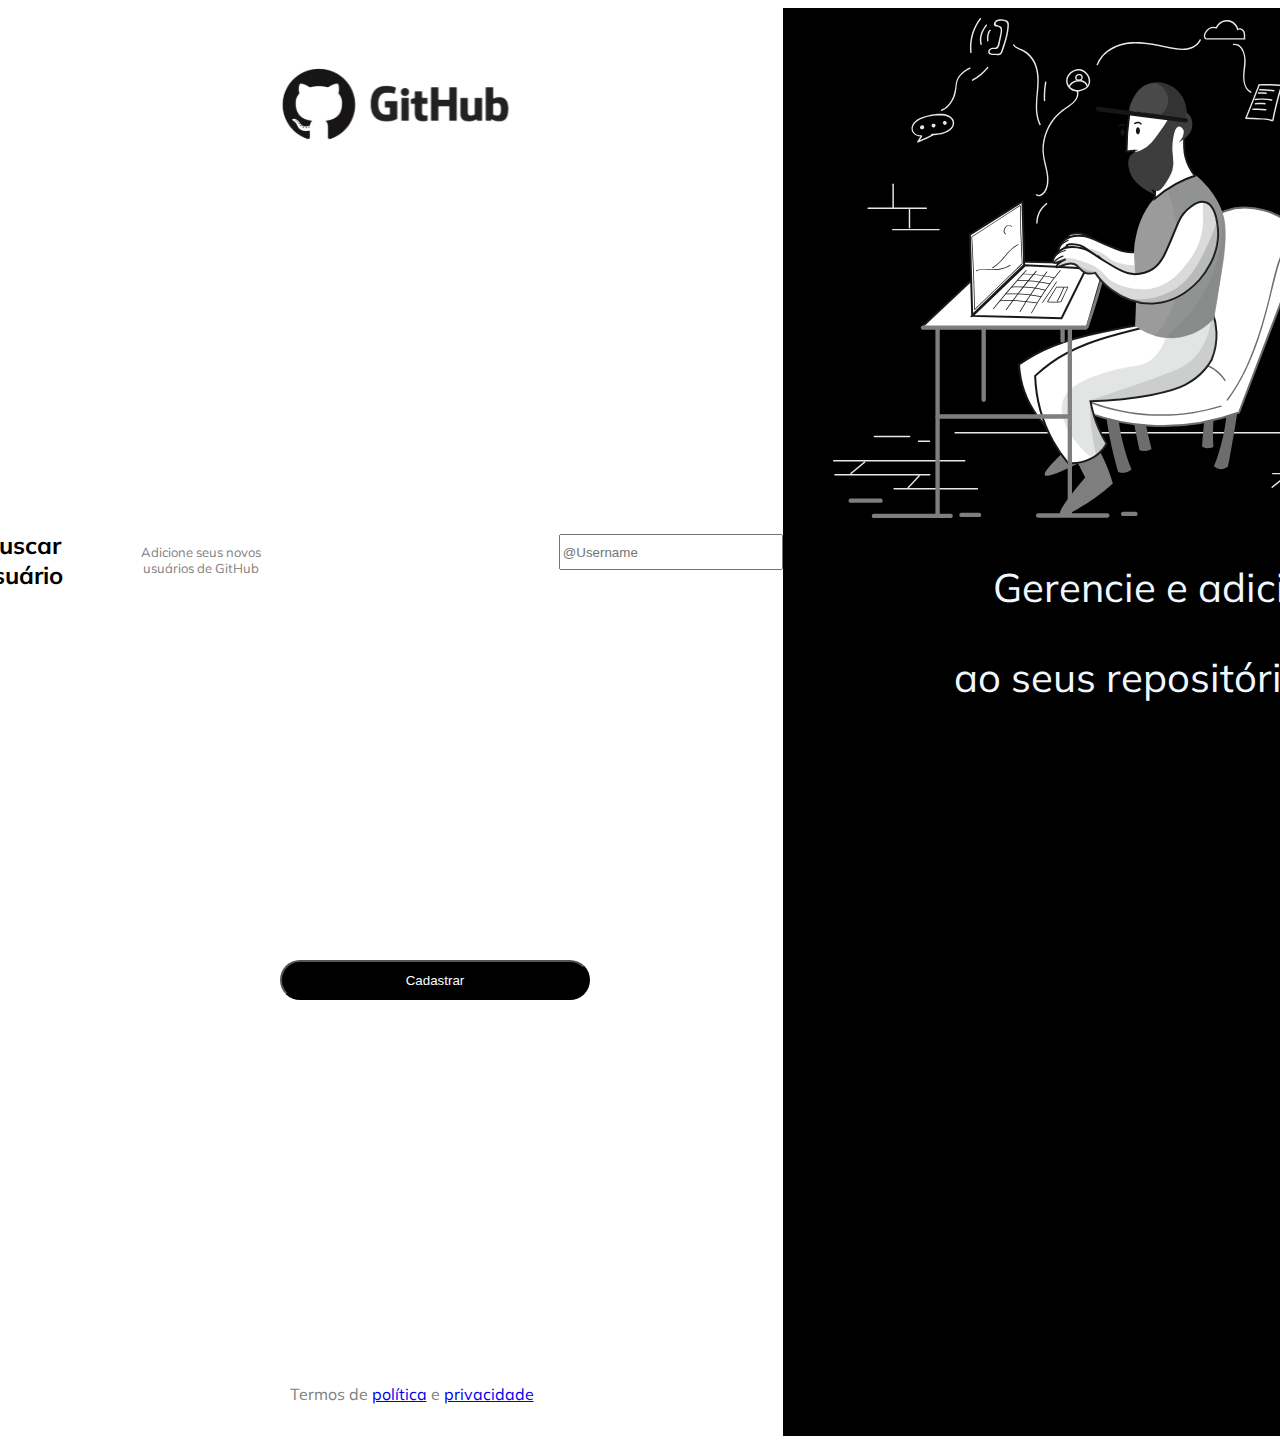
==== index.html @ 9f0b67c6 "Primeiro commit" ====
<!DOCTYPE html>
<html lang="br-pt">

<head>
    <meta charset="UTF-8">
    <meta http-equiv="X-UA-Compatible" content="IE=edge">
    <meta name="viewport" content="width=device-width, initial-scale=1.0">
    <link rel="stylesheet" href="./styles.css">
    <title>Cadastro</title>
</head>
<body>
    <div class="container">
        <div class="left">
            <header>
                <div class="iconGit">
                    <img src="./assets/images/iconGit.svg
                    " alt="Github" >
                </div>
               
            </header>

            <div class="object-usuario">
                <h3 class="titulo-usuario">Buscar usuário</h3>
                <p class="Form-Subtitulo">Adicione seus novos usuários de GitHub</p>
                <input class="box-username"type="text" name="nome" value="" placeholder="@Username">
            </div>
            <div >
                <button class="Form-cadastro">Cadastrar</button>
            </div>
            <footer class="termos-politica-privacidade">
                <p >
                    Termos de <a href="#">política</a> e <a href="#">privacidade</a>
                </p>
            </footer>
        </div>
        <div class="right">
            <img class="teste01" src="/assets/images/rick.svg" alt="cadastro">
           <p class="Frase-img">Gerencie e adicione <strong>tags</strong></p>
           <p class="Frase-img"> ao seus repositório favoritos.</p>
        </div>
    </div>
</body>
</html>
---- styles.css ----
@import url('https://fonts.googleapis.com/css2?family=Mulish:wght@500&family=Roboto:wght@700;900&display=swap');
body{
    font-family:"mulish";
}

.container { 
    flex-direction: row;
    display:flex;
    width: 100rem; 
}
.left {
    align-items: center;
    width: 50%;
}
.right {
    image-rendering:;
    background: black;
    padding: 20px 0 0 50px;
    padding-top: 10px;
    Width:50%;
}
.iconGit {
text-align: center;
flex-direction: initial;
margin-top:3rem ;
}
.object-usuario{
    display: flex;
    justify-content: center;
    align-items: center;
    height: 800px;
}
.titulo-usuario{
  text-align: center;
  font-size: 24px;
  margin: 1rem 0 1rem -3rem;
 }
 .Form-Subtitulo {
    color: grey;
    margin-right:30px;
    text-align: center;
    font-size: 13px;
    margin: 1rem 0 1rem 2rem;
 }
.box-username{
    height: 30px; 
    width: 300px;
    align-items: center;
    margin: 0rem 0 1rem 17rem;
}
.Form-cadastro{
    background-color: black;
    color: white;
    border-radius: 20px;
    height: 40px; 
    width: 310px;
    align-items: center;
    margin: 0rem 0 1rem 17rem;
}
.test01{
 
    align-items: center;
}
.Frase-img {
    background-color: black;
    color: aliceblue;
    text-align: center;
    font-size: 40px;
}
.termos-politica-privacidade {
    color: grey;
    position:unset;
    text-align:center;
    margin: 23rem 15rem 2rem 17rem;
}
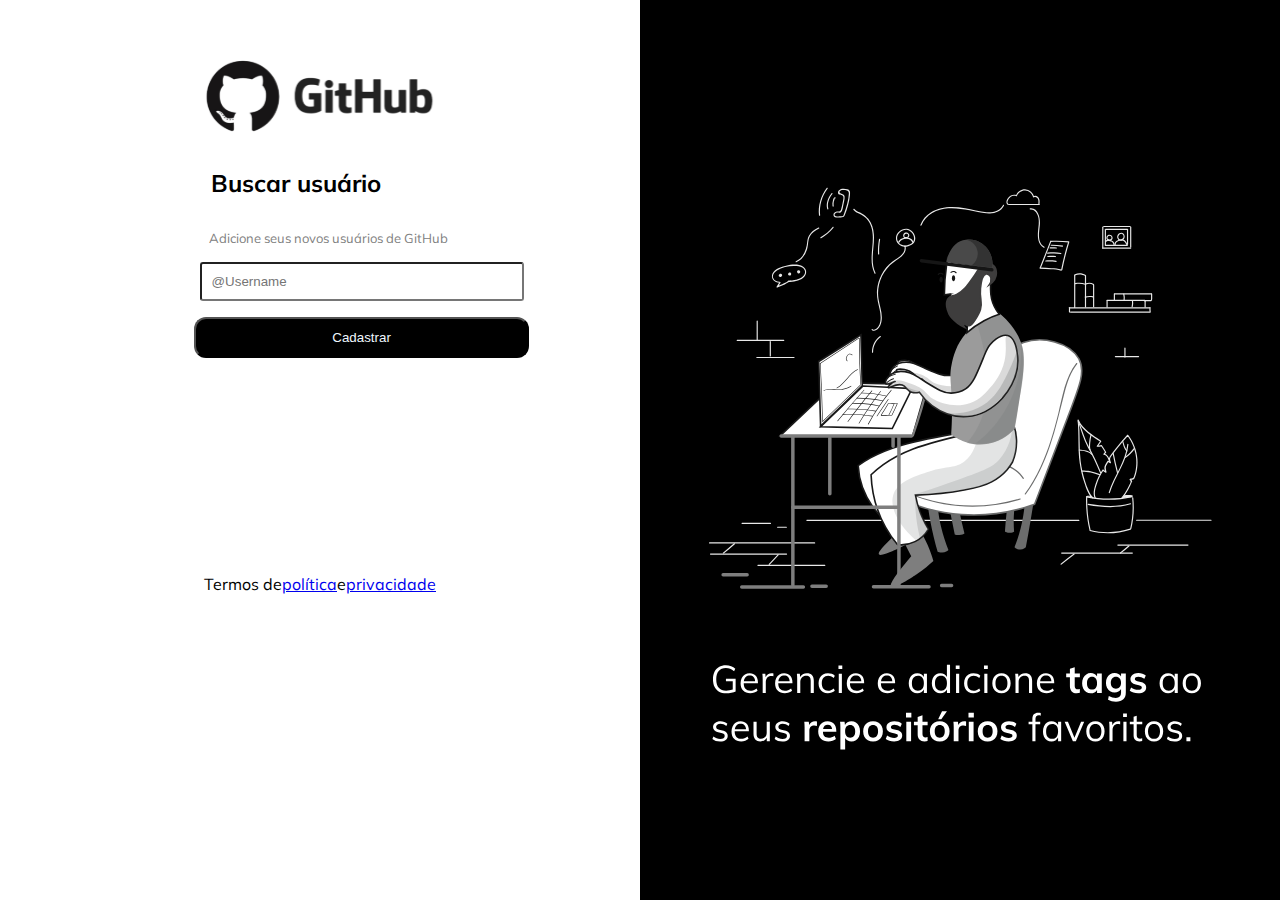
==== commit cf693a1e: "Tela de usuario" ====
--- a/index.html
+++ b/index.html
@@ -6,38 +6,39 @@
     <meta http-equiv="X-UA-Compatible" content="IE=edge">
     <meta name="viewport" content="width=device-width, initial-scale=1.0">
     <link rel="stylesheet" href="./styles.css">
+    <link rel="js" href="./rick.js">
+    <!-- CSS media query em um elemento de link -->
+    <link rel="stylesheet" media="(max-width:1700px)" href="./styles.css" />
     <title>Cadastro</title>
 </head>
+
 <body>
+
     <div class="container">
         <div class="left">
             <header>
                 <div class="iconGit">
                     <img src="./assets/images/iconGit.svg
-                    " alt="Github" >
+                    " alt="Github">
                 </div>
-               
             </header>
 
-            <div class="object-usuario">
-                <h3 class="titulo-usuario">Buscar usuário</h3>
-                <p class="Form-Subtitulo">Adicione seus novos usuários de GitHub</p>
-                <input class="box-username"type="text" name="nome" value="" placeholder="@Username">
-            </div>
-            <div >
-                <button class="Form-cadastro">Cadastrar</button>
-            </div>
+            <body>
+                <div class="searchUser">
+                    <h3 class="titulo-usuario">Buscar usuário</h3>
+                    <p class="Form-Subtitulo">Adicione seus novos usuários de GitHub</p>
+                    <input class="box-username" type="text" name="nome" value="" placeholder="@Username">
+                    <button class="Form-cadastro">Cadastrar</button>
+                </div>   
+            </body>
             <footer class="termos-politica-privacidade">
-                <p >
                     Termos de <a href="#">política</a> e <a href="#">privacidade</a>
-                </p>
             </footer>
         </div>
         <div class="right">
-            <img class="teste01" src="/assets/images/rick.svg" alt="cadastro">
-           <p class="Frase-img">Gerencie e adicione <strong>tags</strong></p>
-           <p class="Frase-img"> ao seus repositório favoritos.</p>
+            <img  class="rightImage" src="/assets/images/rick.svg" alt="cadastro">
         </div>
     </div>
 </body>
+
 </html>--- a/styles.css
+++ b/styles.css
@@ -1,76 +1,89 @@
 @import url('https://fonts.googleapis.com/css2?family=Mulish:wght@500&family=Roboto:wght@700;900&display=swap');
+
+*{
+    margin: 0;
+    padding: 0;
+}
 body{
     font-family:"mulish";
 }
 
-.container { 
-    flex-direction: row;
-    display:flex;
-    width: 100rem; 
-}
-.left {
-    align-items: center;
-    width: 50%;
-}
-.right {
-    image-rendering:;
-    background: black;
-    padding: 20px 0 0 50px;
-    padding-top: 10px;
-    Width:50%;
-}
-.iconGit {
-text-align: center;
-flex-direction: initial;
-margin-top:3rem ;
-}
-.object-usuario{
+.container{
     display: flex;
-    justify-content: center;
-    align-items: center;
-    height: 800px;
+    width: 100vw;
+    height: 100vh;    
 }
 .titulo-usuario{
-  text-align: center;
-  font-size: 24px;
-  margin: 1rem 0 1rem -3rem;
- }
- .Form-Subtitulo {
+    text-align:center ;
+    font-size: 24px;
+    margin: 1rem 0 1rem -3rem;
+}
+.Form-Subtitulo {
     color: grey;
     margin-right:30px;
     text-align: center;
     font-size: 13px;
-    margin: 1rem 0 1rem 2rem;
+    margin: 1rem 0 1rem 1rem;
  }
-.box-username{
-    height: 30px; 
+ .box-username{
+    border-radius: 3px;
+    position:initial;
+    right: 0px;
     width: 300px;
-    align-items: center;
-    margin: 0rem 0 1rem 17rem;
+    padding: 10px;  
+    margin-left:13%;
 }
 .Form-cadastro{
     background-color: black;
-    color: white;
-    border-radius: 20px;
-    height: 40px; 
-    width: 310px;
-    align-items: center;
-    margin: 0rem 0 1rem 17rem;
+    color: aliceblue;
+    width: 335px;
+    border-radius: 12px;
+    padding: 0.7rem;
+    margin-top: 1rem;
+    margin-left:13%;
+
 }
-.test01{
- 
-    align-items: center;
-}
-.Frase-img {
-    background-color: black;
-    color: aliceblue;
-    text-align: center;
-    font-size: 40px;
-}
-.termos-politica-privacidade {
-    color: grey;
-    position:unset;
-    text-align:center;
-    margin: 23rem 15rem 2rem 17rem;
+.left{
+    width: 50vw;
 }
 
+.iconGit {
+    text-align: center;
+    flex-direction: initial;
+    margin-top:3rem;
+}
+
+.searchUser{
+    display: flex;
+    flex-direction: column;
+    align-items: center;
+    justify-content: center;
+}
+
+.rightImage{
+    background-image: url('/assets/images/rick.svg');
+    background-repeat: no-repeat;
+    background-size: cover;
+    background-position-x: left;
+    background-position: fixed;
+    flex: 0.8;
+    display: flex;
+    flex-direction: column;
+    align-items: flex-end;
+    width: 50vw;
+    height: 100vh;
+    @media screen and (max-width: 960px) {
+    display: none;
+    }
+}
+
+.termos-politica-privacidade{
+    display: flex;
+    align-items: center;
+    justify-content: center;
+}
+
+footer{
+    
+    margin-top: 13.5rem;
+}--- a/styles.css
+++ b/styles.css
@@ -1,76 +1,89 @@
 @import url('https://fonts.googleapis.com/css2?family=Mulish:wght@500&family=Roboto:wght@700;900&display=swap');
+
+*{
+    margin: 0;
+    padding: 0;
+}
 body{
     font-family:"mulish";
 }
 
-.container { 
-    flex-direction: row;
-    display:flex;
-    width: 100rem; 
-}
-.left {
-    align-items: center;
-    width: 50%;
-}
-.right {
-    image-rendering:;
-    background: black;
-    padding: 20px 0 0 50px;
-    padding-top: 10px;
-    Width:50%;
-}
-.iconGit {
-text-align: center;
-flex-direction: initial;
-margin-top:3rem ;
-}
-.object-usuario{
+.container{
     display: flex;
-    justify-content: center;
-    align-items: center;
-    height: 800px;
+    width: 100vw;
+    height: 100vh;    
 }
 .titulo-usuario{
-  text-align: center;
-  font-size: 24px;
-  margin: 1rem 0 1rem -3rem;
- }
- .Form-Subtitulo {
+    text-align:center ;
+    font-size: 24px;
+    margin: 1rem 0 1rem -3rem;
+}
+.Form-Subtitulo {
     color: grey;
     margin-right:30px;
     text-align: center;
     font-size: 13px;
-    margin: 1rem 0 1rem 2rem;
+    margin: 1rem 0 1rem 1rem;
  }
-.box-username{
-    height: 30px; 
+ .box-username{
+    border-radius: 3px;
+    position:initial;
+    right: 0px;
     width: 300px;
-    align-items: center;
-    margin: 0rem 0 1rem 17rem;
+    padding: 10px;  
+    margin-left:13%;
 }
 .Form-cadastro{
     background-color: black;
-    color: white;
-    border-radius: 20px;
-    height: 40px; 
-    width: 310px;
-    align-items: center;
-    margin: 0rem 0 1rem 17rem;
+    color: aliceblue;
+    width: 335px;
+    border-radius: 12px;
+    padding: 0.7rem;
+    margin-top: 1rem;
+    margin-left:13%;
+
 }
-.test01{
- 
-    align-items: center;
-}
-.Frase-img {
-    background-color: black;
-    color: aliceblue;
-    text-align: center;
-    font-size: 40px;
-}
-.termos-politica-privacidade {
-    color: grey;
-    position:unset;
-    text-align:center;
-    margin: 23rem 15rem 2rem 17rem;
+.left{
+    width: 50vw;
 }
 
+.iconGit {
+    text-align: center;
+    flex-direction: initial;
+    margin-top:3rem;
+}
+
+.searchUser{
+    display: flex;
+    flex-direction: column;
+    align-items: center;
+    justify-content: center;
+}
+
+.rightImage{
+    background-image: url('/assets/images/rick.svg');
+    background-repeat: no-repeat;
+    background-size: cover;
+    background-position-x: left;
+    background-position: fixed;
+    flex: 0.8;
+    display: flex;
+    flex-direction: column;
+    align-items: flex-end;
+    width: 50vw;
+    height: 100vh;
+    @media screen and (max-width: 960px) {
+    display: none;
+    }
+}
+
+.termos-politica-privacidade{
+    display: flex;
+    align-items: center;
+    justify-content: center;
+}
+
+footer{
+    
+    margin-top: 13.5rem;
+}